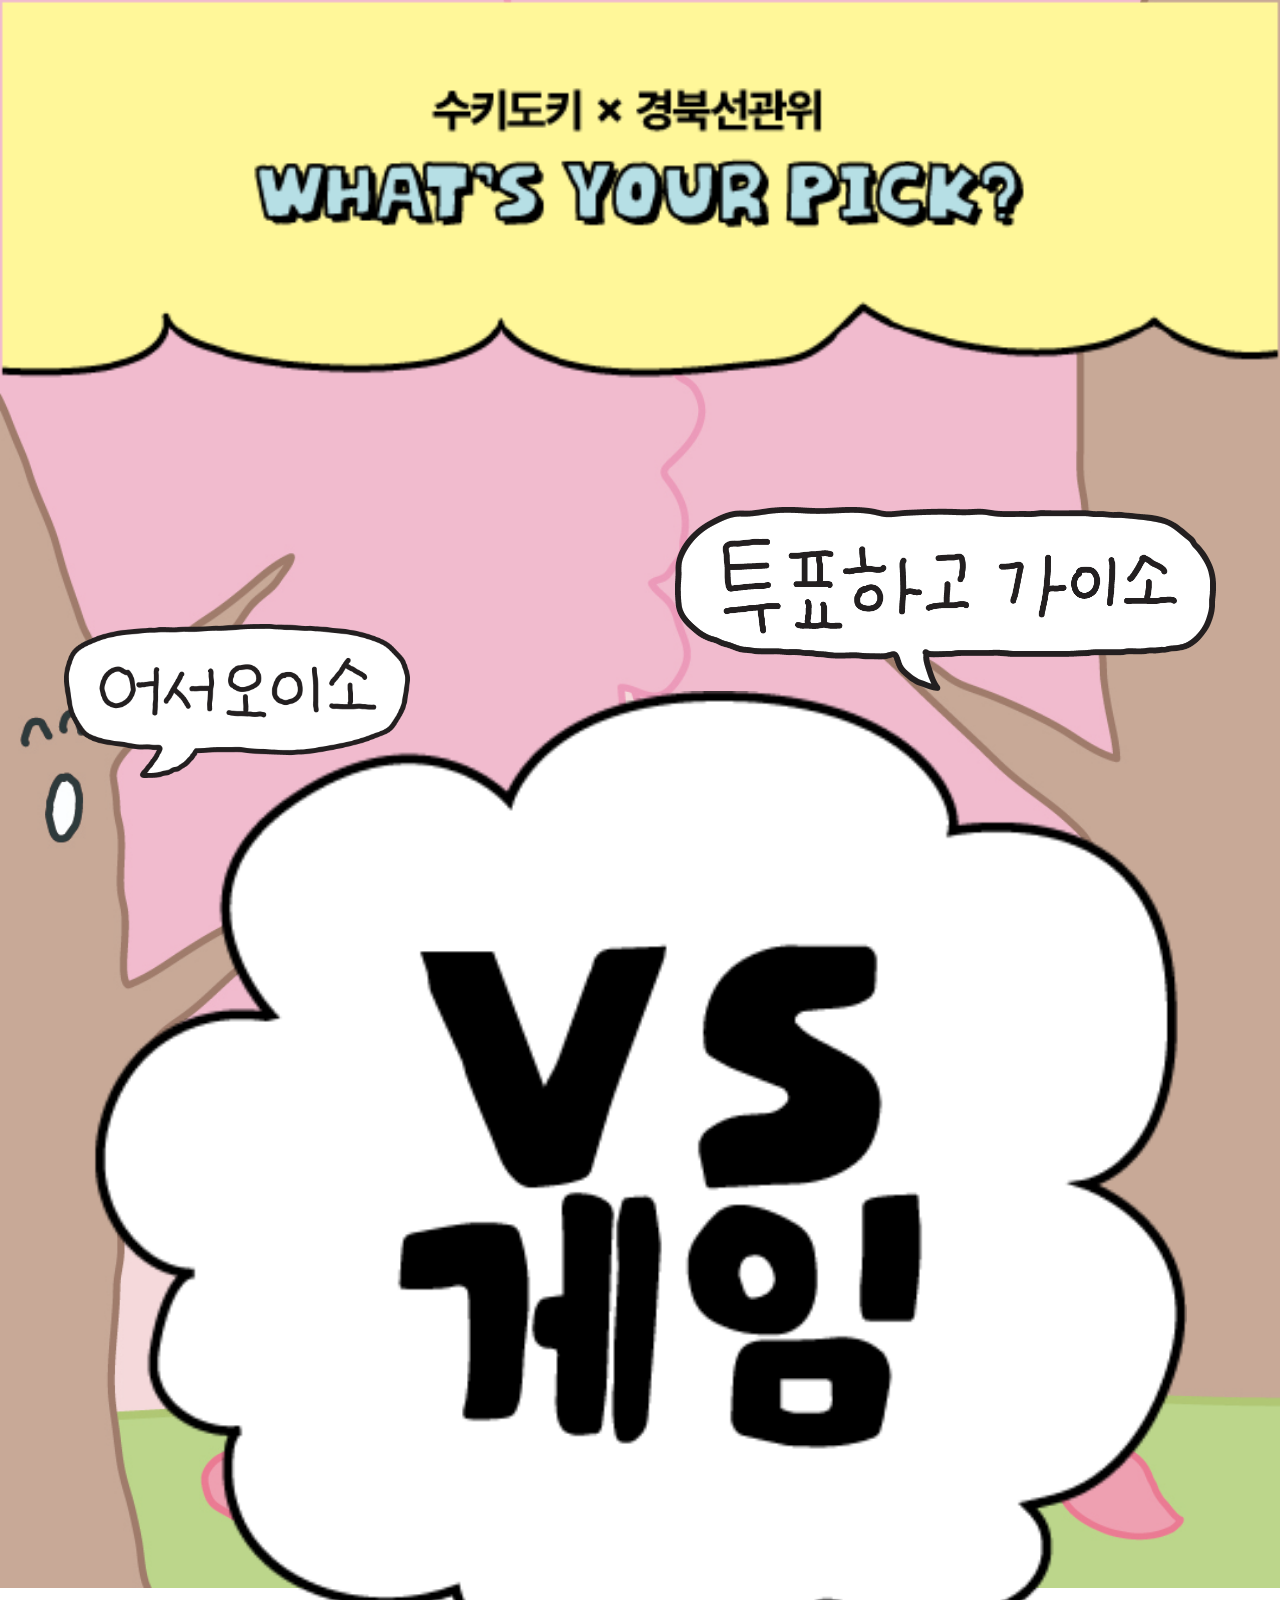
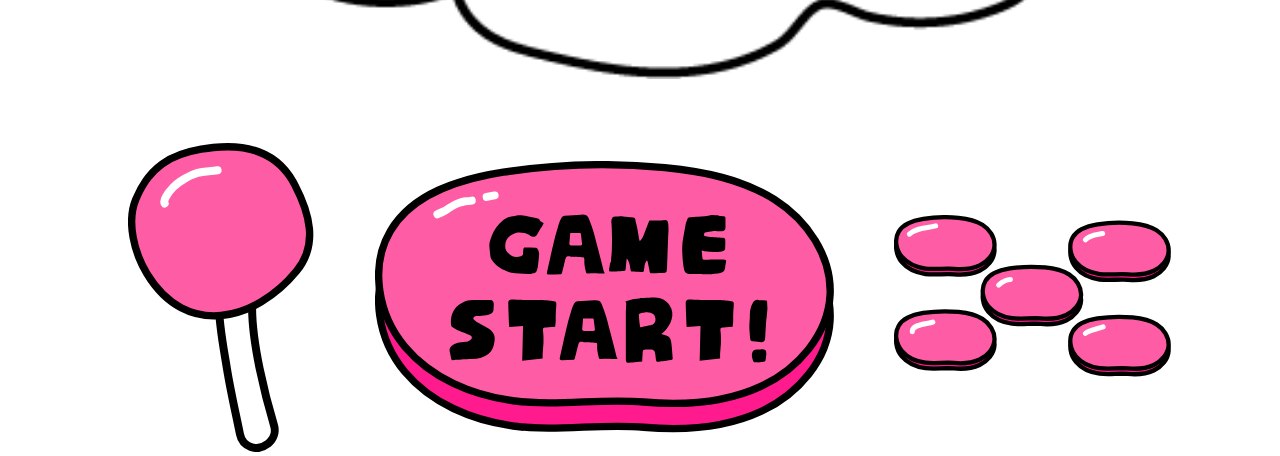
==== index.html @ 7e42bc42 "이미지 경로 수정" ====
<!DOCTYPE html>
<html lang="ko">
<head>
  <meta charset="UTF-8">
  <meta name="viewport" content="width=device-width, initial-scale=1.0">
  <title>VS 게임</title>

  <link rel="stylesheet" href="css/style.css">
  <link rel="stylesheet" href="css/index.css">
</head>
<body class="home-body">

  <!-- 상단 -->
  <header class="home-header">
    <img src="images/home/header.png" alt="타이틀">
  </header>

  <!-- 중앙 -->
  <main class="main">
    <div class="bubble-wrap">
      <div class="bubble right-bubble">
        <img src="images/home/right_bubble.png" alt="우측 말풍선">
      </div>
      <div class="bubble main-bubble">
        <img src="images/home/main_bubble.png" alt="메인 말풍선">
      </div>
      <div class="bubble left-bubble">
        <img src="images/home/left_bubble.png" alt="좌측 말풍선">
      </div>
    </div>
  </main>

  <!-- 하단 -->
  <footer class="footer">

    <!-- 좌측 레버 -->
    <div class="left">
      <svg width="22" height="36" viewBox="0 0 22 36" fill="none" xmlns="http://www.w3.org/2000/svg">
        <path d="M10.38 7.81822C11.53 6.90822 13.24 7.51822 13.54 8.95822C14.19 12.0282 14.63 15.0882 14.47 18.3882C14.25 23.0082 16.15 30.0182 17 32.8682C17.23 33.6382 16.97 34.4682 16.35 34.9682L16.21 35.0782C15.05 36.0082 13.33 35.3782 13.04 33.9182C12.53 31.3982 11.94 28.8782 11.52 26.2682C11.1 23.6582 10.6 21.2682 10.55 18.4882C10.52 16.5482 10.74 12.5382 9.76001 10.1882C9.41001 9.35822 9.63001 8.40822 10.34 7.84822C10.35 7.83822 10.37 7.82822 10.38 7.81822Z" fill="white" stroke="black" stroke-width="0.93" stroke-miterlimit="10"/>
        <path d="M8.52001 0.718221C5.01001 1.31822 2.47001 2.73822 0.900011 6.57822C-0.179989 9.21822 0.730011 12.7882 2.21001 15.2282C6.78001 22.7682 14.83 20.7482 19.62 14.9282C22.16 11.8382 21.16 8.17822 19.4 4.82822C17.43 1.05822 14 0.088221 9.93001 0.528221C9.44001 0.578221 8.97001 0.648221 8.52001 0.718221Z" fill="#FF5CA6" stroke="black" stroke-width="0.86" stroke-miterlimit="10"/>
        <path d="M4.26997 7.04821C3.99997 6.57821 4.92997 5.50821 5.24997 5.16821C5.90997 4.45821 7.19997 3.73821 8.09997 3.47821C8.91997 3.24821 9.59997 3.32821 10.43 3.16821" stroke="white" stroke-width="0.93" stroke-miterlimit="10" stroke-linecap="round"/>
      </svg>
    </div>

    <!-- 중앙 시작 버튼 -->
    <a href="/character/juisoon.html" class="start-btn center">
      <svg width="54" height="32" viewBox="0 0 54 32" fill="none" xmlns="http://www.w3.org/2000/svg">
        <path d="M16.1601 30.9838C11.3701 30.3338 6.58014 28.3538 3.48014 24.6438C0.380144 20.9338 -0.659854 15.3138 1.79015 11.1438C4.40015 6.71384 9.92015 5.04384 15.0001 4.26384C21.2401 3.30384 27.6101 3.12384 33.8901 3.73384C38.3701 4.17384 42.9401 5.05384 46.7401 7.47384C50.5401 9.89384 53.4401 14.1238 53.2101 18.6238C52.9701 23.2838 49.4201 27.2938 45.1801 29.2638C40.8501 31.2838 36.0601 31.5538 31.3901 31.1338C26.3101 30.6838 21.2501 31.6738 16.1501 30.9738L16.1601 30.9838Z" fill="#FF1A8D" stroke="black" stroke-width="0.86" stroke-miterlimit="10"/>
        <path d="M16.1601 28.0338C11.3701 27.3838 6.58014 25.4038 3.48014 21.6938C0.380144 17.9838 -0.659854 12.3638 1.79015 8.19383C4.40015 3.76383 9.92015 2.09383 15.0001 1.31383C21.2401 0.35383 27.6101 0.173829 33.8901 0.78383C38.3701 1.22383 42.9401 2.10383 46.7401 4.52383C50.5401 6.94383 53.4401 11.1738 53.2101 15.6738C52.9701 20.3338 49.4201 24.3438 45.1801 26.3138C40.8501 28.3338 36.0601 28.6038 31.3901 28.1838C26.3101 27.7338 21.2501 28.7238 16.1501 28.0238L16.1601 28.0338Z" fill="#FF5CA6" stroke="black" stroke-width="0.86" stroke-miterlimit="10"/>
        <path d="M19.4501 7.73384C19.1401 8.26384 18.9501 8.58384 18.8901 8.68384C18.8201 8.79384 18.7001 8.85384 18.5301 8.86384C18.3701 8.86384 18.2401 8.82384 18.1401 8.73384C18.0001 8.60384 17.7701 8.49384 17.4501 8.42384C17.0701 8.34384 16.7701 8.33384 16.5501 8.40384C16.1901 8.51384 15.9001 8.66384 15.6801 8.84384C15.4601 9.02384 15.3201 9.27384 15.2601 9.59384C15.2001 9.96384 15.2201 10.2438 15.3201 10.4438C15.4601 10.7038 15.7001 10.9238 16.0201 11.0938C16.2801 11.2338 16.6301 11.2538 17.0601 11.1438C17.2301 11.1038 17.3101 10.9938 17.3101 10.8238C17.3101 10.6738 17.3201 10.4738 17.3601 10.2438C17.3601 10.2138 17.3801 10.1838 17.4201 10.1538C17.4501 10.1238 17.4801 10.1038 17.5101 10.1038C17.9501 10.1038 18.3701 10.1238 18.7601 10.1438C18.8101 10.1438 18.8601 10.1438 18.9001 10.1738C18.9401 10.2038 18.9701 10.2238 19.0001 10.2838C19.0301 10.3338 19.0501 10.3738 19.0601 10.3838C19.0701 10.3938 19.0901 10.4438 19.1201 10.5238C19.1801 10.6538 19.2001 10.7938 19.1901 10.9438C19.1501 11.4938 19.0901 11.9838 19.0301 12.4138C19.0101 12.5538 18.9501 12.7438 18.8401 12.9838C18.8201 13.0338 18.7501 13.0638 18.6401 13.0938C18.6001 13.1038 18.5501 13.1238 18.4801 13.1338C18.4101 13.1538 18.3501 13.1738 18.3001 13.1838C18.2601 13.1938 18.2001 13.2038 18.1401 13.2138C18.0801 13.2138 18.0201 13.2238 17.9701 13.2238C17.2001 13.1938 16.5201 13.1438 15.9501 13.0738C15.8701 13.0638 15.7901 13.0438 15.7101 13.0138C15.6301 12.9838 15.5301 12.9338 15.4201 12.8838C15.3101 12.8338 15.2301 12.7938 15.1801 12.7738C15.1401 12.7538 15.0901 12.7338 15.0201 12.7038C14.9501 12.6738 14.9001 12.6538 14.8801 12.6438C14.3601 12.4138 13.9301 12.0238 13.5901 11.4638C13.5401 11.3838 13.5001 11.2138 13.4701 10.9638C13.4301 10.6038 13.3901 10.2638 13.3701 9.94384C13.3701 9.87384 13.3701 9.82384 13.3701 9.80384C13.3701 9.78384 13.3701 9.74384 13.3801 9.67384C13.4001 9.60384 13.4001 9.55384 13.4001 9.54384C13.4001 9.53384 13.4001 9.48384 13.4301 9.41384C13.4601 9.34384 13.4601 9.30384 13.4701 9.28384C13.4701 9.26384 13.4801 9.22384 13.5101 9.15384C13.5301 9.08384 13.5501 9.04384 13.5501 9.03384C13.5501 9.02384 13.5701 8.97384 13.6001 8.90384C13.6301 8.83384 13.6401 8.79384 13.6401 8.78384C13.9001 8.07384 14.3201 7.46384 14.9301 6.95384C15.2801 6.66384 15.6601 6.49384 16.0901 6.45384C16.1201 6.45384 16.2401 6.43384 16.4501 6.39384C16.6601 6.35384 16.8101 6.34384 16.9301 6.34384C17.1401 6.34384 17.4301 6.38384 17.8101 6.45384C18.1501 6.51384 18.5501 6.60384 19.0301 6.72384C19.1501 6.75384 19.2201 6.80384 19.2401 6.87384C19.2801 7.00384 19.3901 7.10384 19.5601 7.16384C19.5801 7.17384 19.6001 7.18384 19.6201 7.20384C19.6401 7.22384 19.6601 7.24384 19.6801 7.26384C19.7001 7.28384 19.7101 7.29384 19.7201 7.30384C19.5701 7.58384 19.4901 7.72384 19.4801 7.74384L19.4501 7.73384Z" fill="black"/>
        <path d="M26.2201 13.1438C25.9601 13.1438 25.7601 13.1338 25.6201 13.1338C25.3701 13.1338 25.1401 13.1338 24.9201 13.1538C24.8401 13.1638 24.7901 13.1538 24.7501 13.1338C24.7101 13.1138 24.6901 13.0638 24.6701 12.9938C24.5101 12.4138 24.4501 11.9338 24.4801 11.5438C24.4801 11.5338 24.4701 11.4438 24.4401 11.2838C23.6801 11.2438 23.2401 11.2138 23.1201 11.2038C22.9901 11.2038 22.8701 11.1838 22.7401 11.1438C22.6301 11.1138 22.5301 11.1238 22.4501 11.1738C22.3701 11.2238 22.3101 11.3038 22.2801 11.4138C22.2401 11.5838 22.1701 11.8438 22.0801 12.2138C21.9901 12.5838 21.9201 12.8638 21.8701 13.0538C21.8601 13.0938 21.8401 13.1338 21.8101 13.1738C21.7801 13.2138 21.7601 13.2338 21.7301 13.2338C21.2601 13.2638 20.7801 13.2738 20.3101 13.2838C20.2301 13.2838 20.1701 13.2638 20.1301 13.2138C20.0901 13.1638 20.0801 13.0938 20.1101 13.0038C20.2301 12.4438 20.3601 11.8838 20.4901 11.3138C20.7601 10.1438 20.9401 9.36384 21.0301 8.98384C21.0601 8.84384 21.1201 8.63384 21.2101 8.33384C21.3001 8.03384 21.3601 7.82384 21.4001 7.67384C21.5101 7.22384 21.6601 6.86384 21.8501 6.57384C21.9201 6.46384 22.0301 6.40384 22.1601 6.39384C22.9101 6.35384 23.5601 6.31384 24.1301 6.27384C24.3701 6.25384 24.5601 6.28384 24.6901 6.35384C24.8201 6.42384 24.9301 6.56384 25.0101 6.76384C25.2301 7.33384 25.4101 7.83384 25.5501 8.26384C25.5901 8.38384 25.7201 8.89384 25.9601 9.81384L26.4401 11.6738C26.4601 11.7538 26.5101 11.9338 26.5801 12.2138C26.6501 12.4938 26.7001 12.7038 26.7401 12.8538C26.7401 12.8738 26.7501 12.9038 26.7701 12.9338C26.7801 12.9638 26.8001 12.9938 26.8101 13.0138C26.8101 13.0338 26.8301 13.0638 26.8401 13.0838C26.8401 13.1038 26.8501 13.1238 26.8501 13.1338C26.8501 13.1438 26.8501 13.1538 26.8301 13.1538C26.7101 13.1538 26.5101 13.1538 26.2501 13.1438H26.2201ZM22.7301 9.65384C22.7201 9.80384 22.7901 9.87384 22.9401 9.87384C23.5301 9.87384 23.8901 9.87384 24.0201 9.87384C24.1001 9.87384 24.1501 9.85384 24.1801 9.82384C24.2101 9.78384 24.2201 9.73384 24.2101 9.66384C24.1301 8.98384 24.0901 8.60384 24.0701 8.52384C24.0701 8.50384 24.0501 8.48384 24.0301 8.45384C24.0101 8.43384 23.9901 8.41384 23.9701 8.41384C23.8301 8.41384 23.4501 8.41384 22.8301 8.41384C22.7701 9.16384 22.7401 9.57384 22.7301 9.65384Z" fill="black"/>
        <path d="M33.5301 6.93384C33.6301 6.93384 33.7201 6.93384 33.8301 6.91384C33.9701 6.89384 34.0701 6.91384 34.1401 6.96384C34.2101 7.01384 34.2501 7.11384 34.2701 7.26384C34.2901 7.39384 34.3101 7.53384 34.3101 7.69384C34.3101 7.85384 34.3201 7.97384 34.3201 8.04384C34.3201 8.11384 34.3201 8.27384 34.3001 8.50384C34.2801 8.73384 34.2801 8.86384 34.2801 8.88384C34.2601 9.38384 34.2401 9.87384 34.2201 10.3838C34.2201 10.5338 34.2101 10.7538 34.2001 11.0238C34.2001 11.2938 34.1801 11.5438 34.1701 11.7638C34.1601 11.9838 34.1501 12.2038 34.1501 12.4038C34.1501 12.4538 34.1501 12.5238 34.1301 12.6138C34.1201 12.7038 34.1101 12.7838 34.1101 12.8338C34.1101 12.9738 34.0401 13.0438 33.9101 13.0538C33.5301 13.0738 33.0001 13.1038 32.3101 13.1338C32.2501 13.1338 32.2001 13.1338 32.1801 13.0938C32.1601 13.0638 32.1401 13.0138 32.1201 12.9438C32.0701 12.6838 31.9801 12.2738 31.8601 11.7038C31.8601 11.6838 31.8301 11.6538 31.7801 11.6238C31.7601 11.6538 31.7401 11.6938 31.7001 11.7538C31.6601 11.8138 31.6401 11.8638 31.6101 11.9138C31.5901 11.9638 31.5701 12.0138 31.5601 12.0538C31.5401 12.1538 31.5201 12.2938 31.4901 12.4738C31.4601 12.6538 31.4501 12.7838 31.4401 12.8538C31.4401 12.8838 31.4201 12.9038 31.3901 12.9338C31.3601 12.9638 31.3401 12.9738 31.3101 12.9738C31.1601 12.9738 30.9401 12.9538 30.6601 12.9438C30.3801 12.9238 30.1801 12.9138 30.0601 12.9138C29.9901 12.9138 29.9401 12.8938 29.9201 12.8538C29.9001 12.8238 29.8801 12.7738 29.8701 12.6938C29.8401 12.5138 29.8201 12.3738 29.8101 12.2738C29.7901 12.1738 29.7601 12.0538 29.7101 11.9038C29.6601 11.7538 29.6001 11.6238 29.5301 11.5038L29.4501 11.4038C29.4201 11.5238 29.4101 11.5938 29.4101 11.5938C29.3501 12.1738 29.3201 12.5138 29.3101 12.6138C29.3101 12.6938 29.2801 12.7538 29.2501 12.7938C29.2101 12.8238 29.1601 12.8438 29.0901 12.8538C28.9801 12.8538 28.8101 12.8638 28.5601 12.8838C28.3101 12.8938 28.1201 12.9038 28.0001 12.9138C27.9701 12.9138 27.8201 12.9138 27.5501 12.9338C27.4201 12.9338 27.3601 12.8738 27.3701 12.7438C27.3701 12.7138 27.3901 12.5638 27.4301 12.3038C27.4601 12.1238 27.4701 12.0138 27.4901 11.9738C27.4901 11.9538 27.4901 11.9338 27.5101 11.9138C27.5301 11.8938 27.5401 11.8738 27.5401 11.8638C27.5701 11.7938 27.5801 11.7338 27.5901 11.6838C27.6501 11.0138 27.6901 10.6038 27.6901 10.4338C27.7101 10.1438 27.7101 9.74384 27.7101 9.24384C27.7101 8.93384 27.7101 8.57384 27.6901 8.16384C27.6901 8.04384 27.6901 7.88384 27.6701 7.66384C27.6601 7.44384 27.6501 7.30384 27.6401 7.22384C27.6301 7.08384 27.6401 6.99384 27.6401 6.94384C27.6901 6.74384 27.7401 6.62384 27.8001 6.56384C27.8601 6.51384 27.9901 6.48384 28.1801 6.49384C28.2401 6.49384 28.3401 6.49384 28.4701 6.48384C28.6001 6.47384 28.7001 6.46384 28.7701 6.47384C28.8301 6.47384 29.1101 6.50384 29.5901 6.55384C29.9301 6.58384 30.1301 6.60384 30.2001 6.61384C30.2801 6.62384 30.3401 6.65384 30.3801 6.69384C30.4201 6.73384 30.4401 6.79384 30.4501 6.88384C30.4501 6.99384 30.4901 7.15384 30.5501 7.35384C30.6101 7.55384 30.6401 7.69384 30.6501 7.77384C30.6901 7.95384 30.7301 8.19384 30.7801 8.51384C30.8301 8.83384 30.8601 9.03384 30.8801 9.13384C30.8801 9.13384 30.9101 9.22384 30.9601 9.39384C31.1801 9.16384 31.3301 8.91384 31.4201 8.66384C31.4601 8.53384 31.6001 8.17384 31.8301 7.59384C31.8601 7.52384 31.8801 7.45384 31.9101 7.37384C31.9401 7.30384 31.9701 7.22384 32.0101 7.13384C32.0501 7.04384 32.0701 6.98384 32.0901 6.95384H33.5301V6.93384Z" fill="black"/>
        <path d="M38.29 11.4238C38.29 11.4238 38.33 11.4738 38.38 11.5038C38.44 11.5338 38.49 11.5438 38.53 11.5438C38.77 11.5438 39.11 11.5438 39.56 11.5238C40.01 11.5138 40.32 11.5038 40.5 11.5038C40.6 11.5038 40.75 11.5238 40.93 11.5538C41.04 11.5738 41.08 11.6338 41.05 11.7638C40.99 12.0838 40.95 12.3238 40.94 12.4938C40.91 12.8038 40.76 13.0038 40.47 13.0738C39.97 13.2038 39.37 13.2538 38.66 13.2438C38.56 13.2438 37.99 13.2338 36.93 13.2238C36.65 13.2238 36.46 13.1738 36.34 13.0738C36.23 12.9738 36.15 12.7838 36.1 12.5138C36.02 11.9638 35.97 11.4938 35.95 11.1038C35.91 10.4638 35.91 9.97384 35.95 9.64384C35.99 9.27384 36.12 8.53384 36.32 7.43384C36.34 7.31384 36.4 7.11384 36.51 6.83384C36.57 6.67384 36.66 6.59384 36.79 6.58384C36.87 6.58384 37.03 6.57384 37.25 6.55384C37.47 6.53384 37.64 6.52384 37.76 6.52384C38.31 6.52384 38.83 6.46384 39.34 6.32384C39.45 6.32384 39.51 6.32384 39.53 6.31384C39.55 6.31384 39.61 6.31384 39.73 6.33384C39.84 6.35384 39.91 6.35384 39.93 6.35384C40.02 6.35384 40.11 6.37384 40.2 6.39384C40.3 6.40384 40.4 6.42384 40.52 6.43384C40.64 6.45384 40.73 6.46384 40.8 6.47384C40.92 6.49384 40.98 6.56384 40.98 6.70384C40.98 6.83384 40.98 7.01384 40.98 7.24384V7.79384C40.98 7.91384 40.94 8.01384 40.86 8.09384C40.78 8.17384 40.67 8.21384 40.55 8.21384C40.54 8.21384 40.36 8.21384 40.02 8.20384C39.68 8.19384 39.5 8.20384 39.49 8.20384C39.22 8.22384 38.92 8.27384 38.59 8.36384C38.55 8.36384 38.5 8.46384 38.46 8.64384C38.46 8.66384 38.46 8.68384 38.49 8.71384C38.52 8.74384 38.54 8.76384 38.56 8.77384C38.89 8.84384 39.14 8.88384 39.3 8.89384C39.48 8.91384 39.72 8.92384 40.04 8.94384C40.36 8.96384 40.57 8.97384 40.68 8.97384C40.79 8.97384 40.86 9.00384 40.9 9.05384C40.94 9.09384 40.96 9.17384 40.96 9.27384C40.96 9.74384 40.96 10.0738 40.94 10.2738C40.94 10.3138 40.92 10.3638 40.88 10.4038C40.85 10.4538 40.81 10.4838 40.77 10.5038C40.63 10.5638 40.48 10.6038 40.33 10.6238C40.12 10.6438 39.91 10.6438 39.71 10.6438C39.32 10.6438 38.93 10.6138 38.53 10.5538C38.53 10.5538 38.42 10.5138 38.2 10.4638C38.25 11.0038 38.28 11.3238 38.3 11.4238H38.29Z" fill="black"/>
        <path d="M13.5001 16.2638C13.6201 16.2638 13.7101 16.3138 13.7901 16.4138C13.8701 16.5138 13.9001 16.6338 13.8901 16.7738C13.8701 17.1038 13.8601 17.3038 13.8601 17.3738C13.8601 17.5038 13.8201 17.6138 13.7601 17.6838C13.7001 17.7538 13.6101 17.8238 13.4801 17.8838C13.3401 17.9538 13.1901 18.0038 13.0301 18.0238C12.8701 18.0538 12.6901 18.0738 12.4801 18.0838C12.2701 18.0938 12.1201 18.1138 12.0301 18.1238C12.0101 18.1238 11.9701 18.1238 11.8901 18.1338C11.8101 18.1438 11.7601 18.1538 11.7301 18.1538C11.7001 18.1538 11.6601 18.1838 11.6101 18.2138C11.5701 18.2438 11.5301 18.2938 11.5101 18.3438C11.4801 18.4138 11.4801 18.4638 11.5101 18.4838C11.5201 18.5038 11.5501 18.5338 11.6101 18.5838C11.6601 18.6338 11.7001 18.6738 11.7301 18.6938C11.7501 18.7138 11.7901 18.7438 11.8301 18.7738C11.8701 18.8138 11.9201 18.8438 11.9601 18.8638C12.0601 18.9238 12.2701 19.0338 12.5901 19.1938C12.9101 19.3638 13.1501 19.4938 13.3201 19.6038C13.5501 19.7538 13.7301 19.9538 13.8501 20.1838C13.9701 20.4138 14.0201 20.6738 13.9901 20.9538C13.9301 21.6738 13.7001 22.1938 13.2901 22.5338C12.7701 22.9538 12.1001 23.1638 11.2801 23.1638C11.1101 23.1638 10.6201 23.1838 9.8201 23.2338C9.7301 23.2338 9.60009 23.2338 9.44009 23.2538C9.28009 23.2638 9.17009 23.2738 9.11009 23.2838C8.99009 23.2938 8.92009 23.2338 8.90009 23.1038C8.89009 23.0238 8.84009 22.7838 8.76009 22.4038C8.73009 22.3038 8.72009 22.2138 8.72009 22.1238C8.72009 22.0438 8.72009 21.9638 8.76009 21.9038C8.79009 21.8438 8.8101 21.7838 8.8401 21.7438C8.8701 21.7038 8.91009 21.6538 8.98009 21.6038C9.05009 21.5538 9.10009 21.5138 9.15009 21.4938C9.19009 21.4638 9.27009 21.4238 9.37009 21.3738C9.47009 21.3238 9.58009 21.2738 9.70009 21.2438C9.82009 21.2138 9.92009 21.1938 10.0101 21.1838C10.0901 21.1838 10.2101 21.1638 10.3701 21.1538C10.5301 21.1438 10.6401 21.1338 10.6901 21.1338C10.9201 21.1138 11.1201 21.0038 11.2701 20.8238C11.3301 20.7538 11.3401 20.6738 11.3101 20.5638C11.2801 20.4638 11.2101 20.3938 11.1201 20.3638C10.2901 20.0338 9.84009 19.8638 9.79009 19.8438C9.58009 19.7538 9.3401 19.6238 9.0701 19.4538C8.9701 19.3938 8.92009 19.3038 8.90009 19.1938C8.83009 18.7038 8.88009 18.2538 9.04009 17.8238C9.26009 17.2338 9.67009 16.8038 10.2601 16.5338C10.7201 16.3138 11.1701 16.2238 11.6001 16.2638H13.5001Z" fill="black"/>
        <path d="M15.6901 19.4239C15.6601 18.9939 15.6501 18.7639 15.6501 18.7339C15.6401 18.4639 15.6301 18.0938 15.6101 17.6138C15.5901 17.1338 15.5901 16.7938 15.5801 16.6138C15.5701 16.3238 15.7101 16.1738 15.9901 16.1838C16.1601 16.1838 16.4201 16.2039 16.7901 16.2239C17.1601 16.2439 17.4401 16.2638 17.6301 16.2638C17.8501 16.2638 18.2201 16.2638 18.7201 16.2638C19.2201 16.2638 19.5901 16.2638 19.8101 16.2738C20.0701 16.2738 20.4301 16.3139 20.9101 16.3939C21.0301 16.4139 21.1101 16.4439 21.1501 16.4939C21.1901 16.5439 21.2101 16.6338 21.2001 16.7638C21.2001 16.8638 21.2001 16.9939 21.1801 17.1739C21.1601 17.3539 21.1501 17.4739 21.1501 17.5439C21.1501 17.5839 21.1401 17.8239 21.1301 18.2439C21.1301 18.5939 21.1301 18.7839 21.1301 18.8039C21.1301 18.8239 21.1101 19.0239 21.0701 19.3839C20.3901 19.4339 20.0201 19.4639 19.9601 19.4739C19.8201 19.4839 19.7201 19.5139 19.6801 19.5539C19.6401 19.5939 19.6301 19.6939 19.6401 19.8339C19.6701 20.0539 19.6901 20.2939 19.7001 20.5539C19.7001 20.8139 19.7001 21.0338 19.7001 21.2038C19.7001 21.3738 19.6701 21.6238 19.6501 21.9438C19.6201 22.2738 19.6101 22.4938 19.6001 22.6238V23.0839L17.2101 23.3638C17.2501 21.9738 17.2801 20.6239 17.3101 19.2939L15.6901 19.4139V19.4239Z" fill="black"/>
        <path d="M27.7201 23.1438C27.4601 23.1438 27.2601 23.1338 27.1201 23.1338C26.8701 23.1338 26.6401 23.1338 26.4201 23.1538C26.3401 23.1638 26.2901 23.1538 26.2501 23.1338C26.2101 23.1138 26.1901 23.0638 26.1701 22.9938C26.0101 22.4138 25.9501 21.9338 25.9801 21.5438C25.9801 21.5338 25.9701 21.4438 25.9401 21.2838C25.1801 21.2438 24.7401 21.2138 24.6201 21.2038C24.4901 21.2038 24.3701 21.1838 24.2401 21.1438C24.1301 21.1138 24.0301 21.1238 23.9501 21.1738C23.8701 21.2238 23.8101 21.3038 23.7801 21.4138C23.7401 21.5838 23.6701 21.8438 23.5801 22.2138C23.4901 22.5838 23.4201 22.8638 23.3701 23.0538C23.3601 23.0938 23.3401 23.1338 23.3101 23.1738C23.2801 23.2138 23.2601 23.2338 23.2301 23.2338C22.7601 23.2638 22.2801 23.2738 21.8101 23.2838C21.7301 23.2838 21.6701 23.2638 21.6301 23.2138C21.5901 23.1638 21.5801 23.0938 21.6101 23.0038C21.7301 22.4438 21.8601 21.8838 21.9901 21.3138C22.2601 20.1438 22.4401 19.3638 22.5301 18.9838C22.5601 18.8438 22.6201 18.6338 22.7101 18.3338C22.8001 18.0338 22.8601 17.8238 22.9001 17.6738C23.0101 17.2238 23.1601 16.8638 23.3501 16.5738C23.4201 16.4638 23.5301 16.4038 23.6601 16.3938C24.4101 16.3538 25.0601 16.3138 25.6301 16.2738C25.8701 16.2538 26.0601 16.2838 26.1901 16.3538C26.3201 16.4238 26.4301 16.5638 26.5101 16.7638C26.7301 17.3338 26.9101 17.8338 27.0501 18.2638C27.0901 18.3838 27.2201 18.8938 27.4601 19.8138L27.9401 21.6738C27.9601 21.7538 28.0101 21.9338 28.0801 22.2138C28.1501 22.4938 28.2001 22.7038 28.2401 22.8538C28.2401 22.8738 28.2501 22.9038 28.2701 22.9338C28.2801 22.9638 28.3001 22.9938 28.3101 23.0138C28.3101 23.0338 28.3301 23.0638 28.3401 23.0838C28.3401 23.1038 28.3501 23.1238 28.3501 23.1338C28.3501 23.1438 28.3501 23.1538 28.3301 23.1538C28.2101 23.1538 28.0101 23.1538 27.7501 23.1438H27.7201ZM24.2301 19.6538C24.2201 19.8038 24.2901 19.8738 24.4401 19.8738C25.0301 19.8738 25.3901 19.8738 25.5201 19.8738C25.6001 19.8738 25.6501 19.8538 25.6801 19.8238C25.7101 19.7838 25.7201 19.7338 25.7101 19.6638C25.6301 18.9838 25.5901 18.6038 25.5701 18.5238C25.5701 18.5038 25.5501 18.4838 25.5301 18.4538C25.5101 18.4338 25.4901 18.4138 25.4701 18.4138C25.3301 18.4138 24.9501 18.4138 24.3301 18.4138C24.2701 19.1638 24.2401 19.5738 24.2301 19.6538Z" fill="black"/>
        <path d="M30.93 16.0438C31.06 16.0438 31.33 16.0238 31.75 16.0038C32.17 15.9838 32.49 15.9738 32.72 15.9738C33.47 15.9938 34.05 16.2938 34.46 16.8838C34.79 17.3638 34.86 17.9238 34.67 18.5638C34.5 19.1138 34.2 19.5938 33.77 19.9938C33.76 19.9938 33.67 20.0638 33.5 20.2038L33.54 20.2638C33.9 20.3738 34.09 20.4238 34.11 20.4338C34.4 20.5138 34.57 20.7438 34.63 21.1338C34.66 21.3238 34.68 21.5238 34.7 21.7338C34.72 21.9438 34.74 22.1838 34.76 22.4638C34.78 22.7438 34.8 22.9438 34.81 23.0638C34.82 23.1838 34.76 23.2438 34.63 23.2638C33.82 23.3738 33.32 23.4438 33.13 23.4738C33.03 23.4938 32.97 23.4738 32.93 23.4438C32.89 23.4038 32.87 23.3438 32.85 23.2538C32.84 23.1538 32.82 23.0138 32.8 22.8338C32.78 22.6538 32.76 22.5238 32.75 22.4638C32.71 22.1738 32.55 22.0238 32.25 22.0338H31.65C31.53 22.0338 31.44 22.0538 31.39 22.1038C31.34 22.1438 31.31 22.2338 31.3 22.3538C31.3 22.4038 31.28 22.7638 31.24 23.4338C31.22 23.4438 31.21 23.4538 31.2 23.4538C31 23.4738 30.72 23.4938 30.35 23.5238C29.98 23.5538 29.72 23.5738 29.57 23.5838C29.5 23.5938 29.44 23.5738 29.4 23.5138C29.35 23.4538 29.33 23.3738 29.33 23.2538C29.33 23.2038 29.33 22.9338 29.33 22.4438V20.1538C29.33 20.0538 29.33 19.7238 29.33 19.1538C29.33 18.5838 29.33 18.1438 29.33 17.8438C29.33 17.7138 29.33 17.5138 29.35 17.2638C29.36 17.0138 29.37 16.8238 29.37 16.7038C29.37 16.6738 29.37 16.6538 29.36 16.6238C29.36 16.5938 29.34 16.5638 29.32 16.5238C29.3 16.4838 29.29 16.4538 29.29 16.4238C29.88 16.1938 30.43 16.0738 30.96 16.0638L30.93 16.0438ZM32.07 19.2238C32.07 19.2238 32.14 19.2138 32.21 19.1938C32.28 19.1838 32.33 19.1638 32.37 19.1538C32.41 19.1438 32.45 19.1238 32.49 19.1038C32.53 19.0838 32.57 19.0638 32.6 19.0338C32.81 18.8138 32.86 18.5338 32.73 18.1838C32.65 17.9538 32.44 17.8038 32.11 17.7238C32.02 17.7038 31.93 17.6938 31.83 17.6838C31.73 17.6738 31.63 17.6838 31.53 17.7038C31.43 17.7238 31.34 17.7438 31.27 17.7538C31.2 17.7738 31.1 17.7938 30.99 17.8238C30.88 17.8538 30.84 17.9238 30.85 18.0238C30.85 18.1038 30.87 18.2338 30.88 18.4238C30.9 18.6138 30.91 18.7538 30.92 18.8638C30.92 18.8838 30.95 19.0738 31.01 19.4438C31.66 19.3038 32.02 19.2238 32.08 19.2038L32.07 19.2238Z" fill="black"/>
        <path d="M36.4401 19.4239C36.4101 18.9939 36.4001 18.7639 36.4001 18.7339C36.3901 18.4639 36.3801 18.0938 36.3601 17.6138C36.3401 17.1338 36.3401 16.7938 36.3301 16.6138C36.3201 16.3238 36.4601 16.1738 36.7401 16.1838C36.9101 16.1838 37.1701 16.2039 37.5401 16.2239C37.9101 16.2439 38.1901 16.2638 38.3801 16.2638C38.6001 16.2638 38.9701 16.2638 39.4701 16.2638C39.9701 16.2638 40.3401 16.2638 40.5601 16.2738C40.8201 16.2738 41.1801 16.3139 41.6601 16.3939C41.7801 16.4139 41.8601 16.4439 41.9001 16.4939C41.9401 16.5439 41.9601 16.6338 41.9501 16.7638C41.9501 16.8638 41.9501 16.9939 41.9301 17.1739C41.9101 17.3539 41.9001 17.4739 41.9001 17.5439C41.9001 17.5839 41.8901 17.8239 41.8801 18.2439C41.8801 18.5939 41.8801 18.7839 41.8801 18.8039C41.8801 18.8239 41.8601 19.0239 41.8201 19.3839C41.1401 19.4339 40.7701 19.4639 40.7101 19.4739C40.5701 19.4839 40.4701 19.5139 40.4301 19.5539C40.3901 19.5939 40.3801 19.6939 40.3901 19.8339C40.4201 20.0539 40.4401 20.2939 40.4501 20.5539C40.4501 20.8139 40.4501 21.0338 40.4501 21.2038C40.4501 21.3738 40.4201 21.6238 40.4001 21.9438C40.3701 22.2738 40.3601 22.4938 40.3501 22.6238V23.0839L37.9601 23.3638C38.0001 21.9738 38.0301 20.6239 38.0601 19.2939L36.4401 19.4139V19.4239Z" fill="black"/>
        <path d="M45.7601 18.4638C45.7601 18.4638 45.7201 19.1438 45.6401 20.4138C45.6201 20.6738 45.6101 20.8338 45.6001 20.9038C45.6001 20.9738 45.5501 21.0338 45.4501 21.1038C45.3601 21.1638 45.2601 21.1938 45.1701 21.1838C44.9801 21.1738 44.6301 21.1438 44.1301 21.0838C43.9701 21.0638 43.8801 20.9738 43.8701 20.8238C43.8101 20.1138 43.7701 19.6638 43.7701 19.4738C43.7701 19.3038 43.7701 19.0538 43.8001 18.7338C43.8301 18.4138 43.8301 18.1738 43.8301 18.0138C43.8301 17.4438 43.9501 16.9538 44.2001 16.5538C44.3601 16.2938 44.5801 16.1838 44.8501 16.2438C44.9901 16.2738 45.2601 16.2838 45.6701 16.3038C45.7301 16.3038 45.7801 16.3238 45.8101 16.3438C45.8401 16.3638 45.8501 16.4038 45.8501 16.4738C45.8501 16.5138 45.8601 16.7738 45.8901 17.2438C45.8201 18.0138 45.7801 18.4238 45.7801 18.4738L45.7601 18.4638ZM44.6701 23.5338C44.4601 23.5338 44.3301 23.5238 44.2901 23.4938C44.2501 23.4638 44.1901 23.3638 44.1501 23.1938C44.1101 23.0438 44.0901 22.9138 44.0701 22.8238C44.0601 22.7338 44.0701 22.6138 44.0901 22.4838C44.1201 22.3538 44.1801 22.2338 44.2701 22.1438C44.3101 22.1038 44.3901 22.0738 44.4901 22.0638C44.5401 22.0638 44.6301 22.0638 44.7701 22.0538C44.9101 22.0438 45.0101 22.0538 45.0801 22.0338C45.3301 21.9938 45.5101 22.0138 45.6201 22.1138C45.7301 22.2038 45.7701 22.3738 45.7501 22.6238C45.7301 22.8438 45.7001 23.0838 45.6601 23.3238C45.6601 23.3538 45.6401 23.3738 45.6101 23.4038C45.5801 23.4338 45.5601 23.4538 45.5401 23.4538C45.4601 23.4738 45.2001 23.5038 44.7501 23.5638V23.5438H44.6801L44.6701 23.5338Z" fill="black"/>
        <path d="M7.30017 6.23382C7.86017 5.92382 8.03017 5.92382 8.24017 5.78382C8.45017 5.64382 9.31017 5.10382 9.54017 5.01382C10.6602 4.59382 10.1402 4.80382 11.3202 4.63382" stroke="white" stroke-width="0.93" stroke-miterlimit="10" stroke-linecap="round"/>
        <path d="M13.0502 4.19383C13.5202 4.09383 13.9902 4.02383 13.9902 4.02383" stroke="white" stroke-width="0.93" stroke-miterlimit="10" stroke-linecap="round"/>
        </svg>
      </a>

    <!-- 우측 버튼 -->
    <div class="right">
      <svg width="31" height="18" viewBox="0 0 31 18" fill="none" xmlns="http://www.w3.org/2000/svg">
        <path d="M3.43358 16.7557C2.45358 16.6257 1.48357 16.2157 0.853574 15.4657C0.223574 14.7157 0.0135781 13.5657 0.513578 12.7157C1.04358 11.8157 2.17357 11.4757 3.20357 11.3157C4.47357 11.1157 5.77357 11.0857 7.05357 11.2057C7.96357 11.2957 8.89357 11.4757 9.67357 11.9657C10.4536 12.4557 11.0336 13.3157 10.9936 14.2357C10.9436 15.1857 10.2236 16.0057 9.36358 16.4057C8.48358 16.8157 7.50357 16.8757 6.55357 16.7857C5.52357 16.6957 4.49357 16.8957 3.45357 16.7557H3.43358Z" fill="#FF1A8D" stroke="black" stroke-width="0.47" stroke-miterlimit="10"/>
        <path d="M3.43358 16.1557C2.45358 16.0257 1.48357 15.6157 0.853574 14.8657C0.223574 14.1157 0.0135781 12.9657 0.513578 12.1157C1.04358 11.2157 2.17357 10.8757 3.20357 10.7157C4.47357 10.5157 5.77357 10.4857 7.05357 10.6057C7.96357 10.6957 8.89357 10.8757 9.67357 11.3657C10.4536 11.8557 11.0336 12.7157 10.9936 13.6357C10.9436 14.5857 10.2236 15.4057 9.36358 15.8057C8.48358 16.2157 7.50357 16.2757 6.55357 16.1857C5.52357 16.0957 4.49357 16.2957 3.45357 16.1557H3.43358Z" fill="#FF5CA6" stroke="black" stroke-width="0.47" stroke-miterlimit="10"/>
        <path d="M22.4836 17.3558C21.5036 17.2258 20.5336 16.8158 19.9036 16.0658C19.2736 15.3158 19.0636 14.1658 19.5636 13.3158C20.0936 12.4158 21.2236 12.0758 22.2536 11.9158C23.5236 11.7158 24.8236 11.6858 26.1036 11.8058C27.0136 11.8958 27.9436 12.0758 28.7236 12.5658C29.5036 13.0558 30.0836 13.9158 30.0436 14.8358C29.9936 15.7858 29.2736 16.6058 28.4136 17.0058C27.5336 17.4158 26.5536 17.4758 25.6036 17.3858C24.5736 17.2958 23.5436 17.4958 22.5036 17.3558H22.4836Z" fill="#FF1A8D" stroke="black" stroke-width="0.47" stroke-miterlimit="10"/>
        <path d="M22.4836 16.7557C21.5036 16.6257 20.5336 16.2157 19.9036 15.4657C19.2736 14.7157 19.0636 13.5657 19.5636 12.7157C20.0936 11.8157 21.2236 11.4757 22.2536 11.3157C23.5236 11.1157 24.8236 11.0857 26.1036 11.2057C27.0136 11.2957 27.9436 11.4757 28.7236 11.9657C29.5036 12.4557 30.0836 13.3157 30.0436 14.2357C29.9936 15.1857 29.2736 16.0057 28.4136 16.4057C27.5336 16.8157 26.5536 16.8757 25.6036 16.7857C24.5736 16.6957 23.5436 16.8957 22.5036 16.7557H22.4836Z" fill="#FF5CA6" stroke="black" stroke-width="0.47" stroke-miterlimit="10"/>
        <path d="M3.43358 6.45576C2.45358 6.32576 1.48357 5.91576 0.853574 5.16576C0.223574 4.41576 0.0135781 3.26576 0.513578 2.41576C1.04358 1.51576 2.17357 1.17576 3.20357 1.01576C4.47357 0.81576 5.77357 0.78576 7.05357 0.90576C7.96357 0.99576 8.89357 1.17576 9.67357 1.66576C10.4536 2.15576 11.0336 3.01576 10.9936 3.93576C10.9436 4.88576 10.2236 5.70576 9.36358 6.10576C8.48358 6.51576 7.50357 6.57576 6.55357 6.48576C5.52357 6.39576 4.49357 6.59576 3.45357 6.45576H3.43358Z" fill="#FF1A8D" stroke="black" stroke-width="0.47" stroke-miterlimit="10"/>
        <path d="M3.43358 5.85575C2.45358 5.72575 1.48357 5.31575 0.853574 4.56575C0.223574 3.81575 0.0135781 2.66576 0.513578 1.81576C1.04358 0.915755 2.17357 0.575754 3.20357 0.415754C4.47357 0.215754 5.77357 0.185754 7.05357 0.305754C7.96357 0.395754 8.89357 0.575755 9.67357 1.06575C10.4536 1.55575 11.0336 2.41575 10.9936 3.33575C10.9436 4.28575 10.2236 5.10575 9.36358 5.50575C8.48358 5.91575 7.50357 5.97575 6.55357 5.88575C5.52357 5.79575 4.49357 5.99575 3.45357 5.85575H3.43358Z" fill="#FF5CA6" stroke="black" stroke-width="0.47" stroke-miterlimit="10"/>
        <path d="M22.4836 7.05577C21.5036 6.92577 20.5336 6.51577 19.9036 5.76577C19.2736 5.01577 19.0636 3.86577 19.5636 3.01577C20.0936 2.11577 21.2236 1.77577 22.2536 1.61577C23.5236 1.41577 24.8236 1.38577 26.1036 1.50577C27.0136 1.59577 27.9436 1.77577 28.7236 2.26577C29.5036 2.75577 30.0836 3.61577 30.0436 4.53577C29.9936 5.48577 29.2736 6.30577 28.4136 6.70577C27.5336 7.11577 26.5536 7.17577 25.6036 7.08577C24.5736 6.99577 23.5436 7.19577 22.5036 7.05577H22.4836Z" fill="#FF1A8D" stroke="black" stroke-width="0.47" stroke-miterlimit="10"/>
        <path d="M22.4836 6.45576C21.5036 6.32576 20.5336 5.91576 19.9036 5.16576C19.2736 4.41576 19.0636 3.26576 19.5636 2.41576C20.0936 1.51576 21.2236 1.17576 22.2536 1.01576C23.5236 0.81576 24.8236 0.78576 26.1036 0.90576C27.0136 0.99576 27.9436 1.17576 28.7236 1.66576C29.5036 2.15576 30.0836 3.01576 30.0436 3.93576C29.9936 4.88576 29.2736 5.70576 28.4136 6.10576C27.5336 6.51576 26.5536 6.57576 25.6036 6.48576C24.5736 6.39576 23.5436 6.59576 22.5036 6.45576H22.4836Z" fill="#FF5CA6" stroke="black" stroke-width="0.47" stroke-miterlimit="10"/>
        <path d="M4.55359 1.18576C3.61359 1.44576 2.44359 1.35576 1.68359 2.09576" stroke="white" stroke-width="0.55" stroke-miterlimit="10" stroke-linecap="round"/>
        <path d="M1.99356 12.7658C1.96356 11.9158 3.65356 11.9458 4.24356 11.7258" stroke="white" stroke-width="0.55" stroke-miterlimit="10" stroke-linecap="round"/>
        <path d="M20.9336 2.72576C21.4036 2.15576 22.1836 2.16576 22.8236 2.02576" stroke="white" stroke-width="0.55" stroke-miterlimit="10" stroke-linecap="round"/>
        <path d="M20.9336 12.9458C21.4636 12.5158 22.2636 12.4758 22.8736 12.2458" stroke="white" stroke-width="0.55" stroke-miterlimit="10" stroke-linecap="round"/>
        <path d="M12.9036 11.8858C11.9236 11.7558 10.9536 11.3458 10.3236 10.5958C9.69355 9.84575 9.48355 8.69575 9.98355 7.84575C10.5135 6.94575 11.6435 6.60575 12.6735 6.44575C13.9435 6.24575 15.2435 6.21575 16.5235 6.33575C17.4335 6.42575 18.3635 6.60575 19.1435 7.09575C19.9235 7.58575 20.5035 8.44575 20.4635 9.36575C20.4135 10.3158 19.6936 11.1358 18.8336 11.5358C17.9536 11.9458 16.9735 12.0058 16.0235 11.9158C14.9935 11.8258 13.9635 12.0258 12.9235 11.8858H12.9036Z" fill="#FF1A8D" stroke="black" stroke-width="0.47" stroke-miterlimit="10"/>
        <path d="M12.9036 11.2857C11.9236 11.1557 10.9536 10.7457 10.3236 9.99575C9.69355 9.24575 9.48355 8.09575 9.98355 7.24575C10.5135 6.34575 11.6435 6.00575 12.6735 5.84575C13.9435 5.64575 15.2435 5.61575 16.5235 5.73575C17.4335 5.82575 18.3635 6.00575 19.1435 6.49575C19.9235 6.98575 20.5035 7.84575 20.4635 8.76575C20.4135 9.71575 19.6936 10.5357 18.8336 10.9357C17.9536 11.3457 16.9735 11.4057 16.0235 11.3157C14.9935 11.2257 13.9635 11.4257 12.9235 11.2857H12.9036Z" fill="#FF5CA6" stroke="black" stroke-width="0.47" stroke-miterlimit="10"/>
        <path d="M12.7336 7.04575C12.2336 7.05575 11.7936 7.34574 11.4436 7.66574" stroke="white" stroke-width="0.55" stroke-miterlimit="10" stroke-linecap="round"/>
        </svg>

    </div>

  </footer>

</body>
</html>
---- css/style.css ----
@font-face {
  font-family: 'AONE';
  src: url('../font/AONE(OTF).otf') format('opentype');
  font-weight: normal;
  font-style: normal;
  font-display: swap; /* 폰트 로딩 지연 시 기본 폰트 표시 */
}
@font-face {
  font-family: 'EF_jejudoldam';
  src: url('../font/EF_jejudoldam.otf') format('opentype');
  font-weight: normal;
  font-style: normal;
}

* {
  margin: 0;
  padding: 0;
  box-sizing: border-box;
}

body {
  width: 100vw;
  height: 100vh;
  min-height: 100vh;
  display: flex;
  flex-direction: column;
  font-family: 'EF_jejudoldam', sans-serif;
}
.font_aone {
  font-family: 'AONE', sans-serif;
}
img {
  display: block;
  -webkit-user-drag: none;
  user-select: none;
  -webkit-user-select: none;
  -moz-user-select: none;
  -ms-user-select: none;
}
---- css/index.css ----
.home-body {
  background: url('../images/home/bg.jpg') no-repeat center center / cover;
}

.home-header {
  width: 100%;
  aspect-ratio: 50 / 18;
  display: flex;
  justify-content: center;
  align-items: center;
  margin-bottom: 5%;
}

.home-header img {
  width: 100%;
  height: 100%;
  object-fit: cover;
}

.main {
  margin-bottom: 5%;
}
.main .bubble-wrap {
  position: relative;
  display: flex;
  flex-direction: column;
  align-items: flex-end;
  width: 90%;
  gap: 0;
  margin: 0 auto;
}
.main .main-bubble {
  width: 95%;
  aspect-ratio: 441 / 398;
  margin: 0 auto;
}
.main .main-bubble img {
  width: 80%;
  object-fit: contain;
}
.main .bubble img {
  width: 100%;
  object-fit: contain;
}
.main .left-bubble {
  position: absolute;
  left: 0;
  top: 10%;
  width: 30%;
}
.main .right-bubble {
  width: 47%;
}

.footer {
  display: flex;
  justify-content: space-between;
  align-items: center;
  width: 92%;
  margin: 0 auto;
  gap: 1%;
  padding: 0 4% 0 6%;
}

.footer .left {
  width: 18%;
  transform-origin: bottom center;
  /* transition: transform 0.2s ease; */
  animation: leverMove 1s ease-in-out infinite;
}
.footer .center {
  width: 44%;
  transition: transform 0.1s ease;
  border: none;
  background: none;
  cursor: pointer;
}
.footer .center:active {
  transform: scale(0.95);
}



.footer .right {
  width: 27%;
}
.footer .left svg,
.footer .center svg,
.footer .right svg  {
  width: 100%;
  height: 100%;
  object-fit: contain;
}

@keyframes leverMove {
  0% {
    transform: rotate(0deg) rotateX(0deg) scale(1);
  }
  20% {
    transform: rotate(-5deg) rotateX(4deg) scale(1.02);
  }
  40% {
    transform: rotate(4deg) rotateX(-3deg) scale(0.98);
  }
  60% {
    transform: rotate(-2deg) rotateX(2deg) scale(1.01);
  }
  80% {
    transform: rotate(1deg) rotateX(-1deg) scale(0.995);
  }
  100% {
    transform: rotate(0deg) rotateX(0deg) scale(1);
  }
}
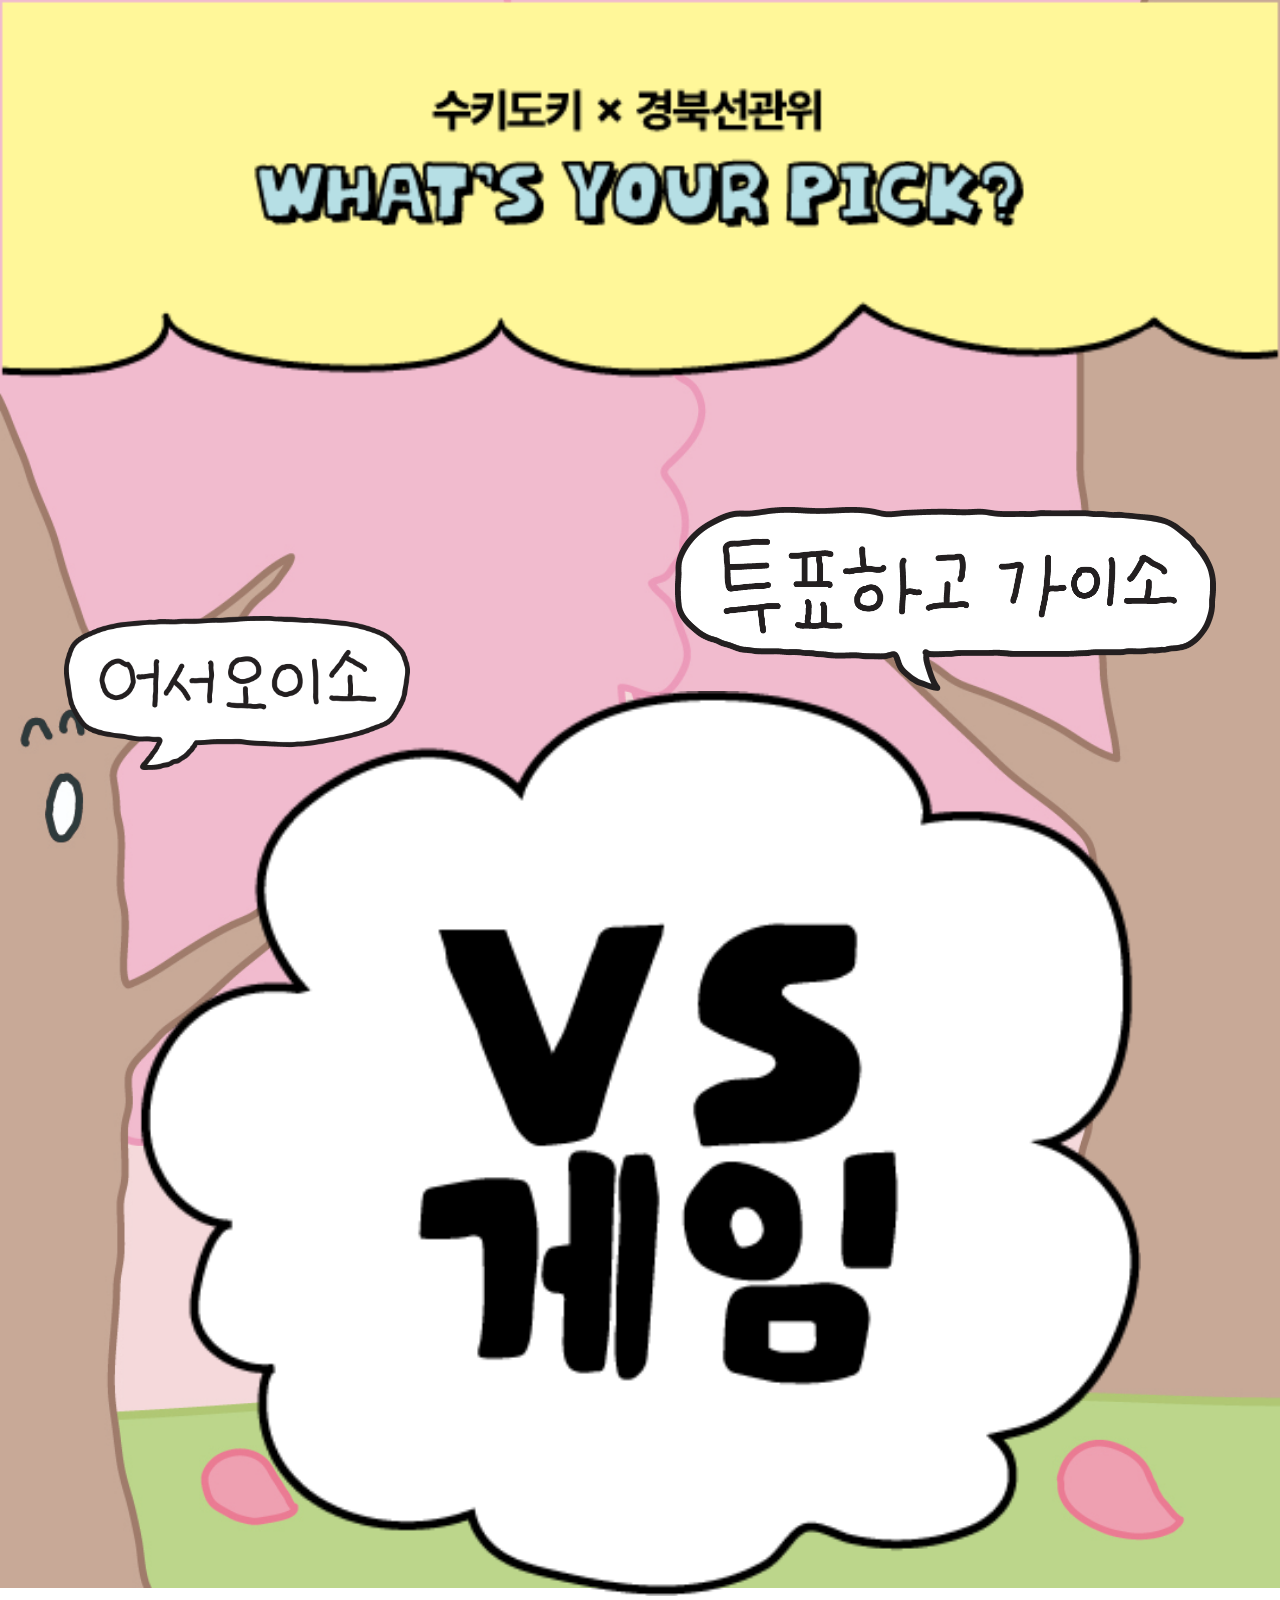
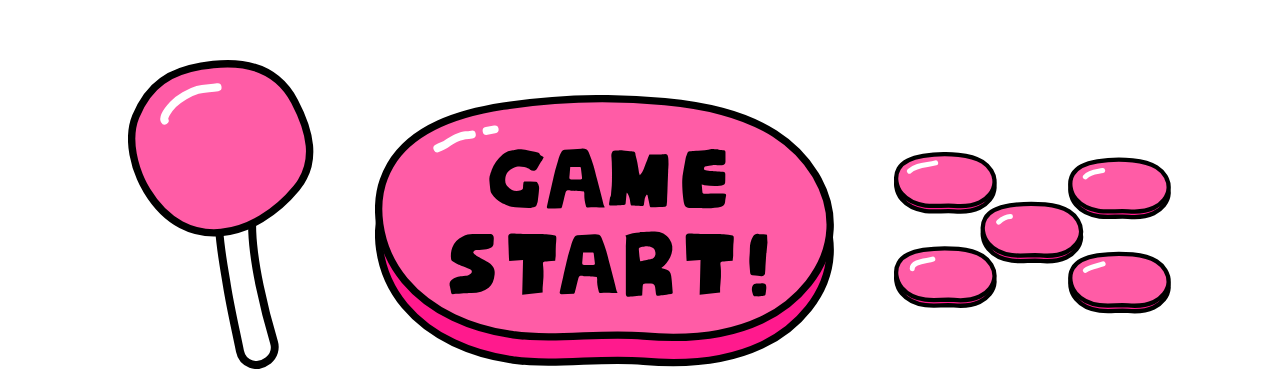
==== commit eaf05f39: "애니메이션 추가" ====
--- a/index.html
+++ b/index.html
@@ -43,7 +43,7 @@
     </div>
 
     <!-- 중앙 시작 버튼 -->
-    <a href="/character/juisoon.html" class="start-btn center">
+    <a href="juisoon.html" class="start-btn center">
       <svg width="54" height="32" viewBox="0 0 54 32" fill="none" xmlns="http://www.w3.org/2000/svg">
         <path d="M16.1601 30.9838C11.3701 30.3338 6.58014 28.3538 3.48014 24.6438C0.380144 20.9338 -0.659854 15.3138 1.79015 11.1438C4.40015 6.71384 9.92015 5.04384 15.0001 4.26384C21.2401 3.30384 27.6101 3.12384 33.8901 3.73384C38.3701 4.17384 42.9401 5.05384 46.7401 7.47384C50.5401 9.89384 53.4401 14.1238 53.2101 18.6238C52.9701 23.2838 49.4201 27.2938 45.1801 29.2638C40.8501 31.2838 36.0601 31.5538 31.3901 31.1338C26.3101 30.6838 21.2501 31.6738 16.1501 30.9738L16.1601 30.9838Z" fill="#FF1A8D" stroke="black" stroke-width="0.86" stroke-miterlimit="10"/>
         <path d="M16.1601 28.0338C11.3701 27.3838 6.58014 25.4038 3.48014 21.6938C0.380144 17.9838 -0.659854 12.3638 1.79015 8.19383C4.40015 3.76383 9.92015 2.09383 15.0001 1.31383C21.2401 0.35383 27.6101 0.173829 33.8901 0.78383C38.3701 1.22383 42.9401 2.10383 46.7401 4.52383C50.5401 6.94383 53.4401 11.1738 53.2101 15.6738C52.9701 20.3338 49.4201 24.3438 45.1801 26.3138C40.8501 28.3338 36.0601 28.6038 31.3901 28.1838C26.3101 27.7338 21.2501 28.7238 16.1501 28.0238L16.1601 28.0338Z" fill="#FF5CA6" stroke="black" stroke-width="0.86" stroke-miterlimit="10"/>
@@ -81,7 +81,6 @@
         <path d="M12.9036 11.2857C11.9236 11.1557 10.9536 10.7457 10.3236 9.99575C9.69355 9.24575 9.48355 8.09575 9.98355 7.24575C10.5135 6.34575 11.6435 6.00575 12.6735 5.84575C13.9435 5.64575 15.2435 5.61575 16.5235 5.73575C17.4335 5.82575 18.3635 6.00575 19.1435 6.49575C19.9235 6.98575 20.5035 7.84575 20.4635 8.76575C20.4135 9.71575 19.6936 10.5357 18.8336 10.9357C17.9536 11.3457 16.9735 11.4057 16.0235 11.3157C14.9935 11.2257 13.9635 11.4257 12.9235 11.2857H12.9036Z" fill="#FF5CA6" stroke="black" stroke-width="0.47" stroke-miterlimit="10"/>
         <path d="M12.7336 7.04575C12.2336 7.05575 11.7936 7.34574 11.4436 7.66574" stroke="white" stroke-width="0.55" stroke-miterlimit="10" stroke-linecap="round"/>
         </svg>
-
     </div>
 
   </footer>
--- a/css/style.css
+++ b/css/style.css
@@ -16,6 +16,7 @@
   margin: 0;
   padding: 0;
   box-sizing: border-box;
+  -webkit-font-smoothing: antialiased;
 }
 
 body {
@@ -29,7 +30,8 @@
 .font_aone {
   font-family: 'AONE', sans-serif;
 }
-img {
+img,
+.svg{
   display: block;
   -webkit-user-drag: none;
   user-select: none;
--- a/css/index.css
+++ b/css/index.css
@@ -31,7 +31,7 @@
   margin: 0 auto;
 }
 .main .main-bubble {
-  width: 95%;
+  width: 87%;
   aspect-ratio: 441 / 398;
   margin: 0 auto;
 }
@@ -56,7 +56,7 @@
 .footer {
   display: flex;
   justify-content: space-between;
-  align-items: center;
+  align-items: flex-end;
   width: 92%;
   margin: 0 auto;
   gap: 1%;
@@ -67,7 +67,7 @@
   width: 18%;
   transform-origin: bottom center;
   /* transition: transform 0.2s ease; */
-  animation: leverMove 1s ease-in-out infinite;
+  /* animation: leverMove 1.2s ease-in-out infinite; */
 }
 .footer .center {
   width: 44%;
@@ -75,15 +75,28 @@
   border: none;
   background: none;
   cursor: pointer;
-}
-.footer .center:active {
-  transform: scale(0.95);
+  animation: pressEffect 1.2s infinite ease-in-out;
+  transform-origin: center;
 }
 
-
+@keyframes pressEffect {
+  0% {
+    transform: scale(1);
+  }
+  40% {
+    transform: scale(0.9) translateY(2px);
+  }
+  60% {
+    transform: scale(0.92) translateY(1px);
+  }
+  100% {
+    transform: scale(1);
+  }
+}
 
 .footer .right {
   width: 27%;
+  margin-bottom: 5%;
 }
 .footer .left svg,
 .footer .center svg,
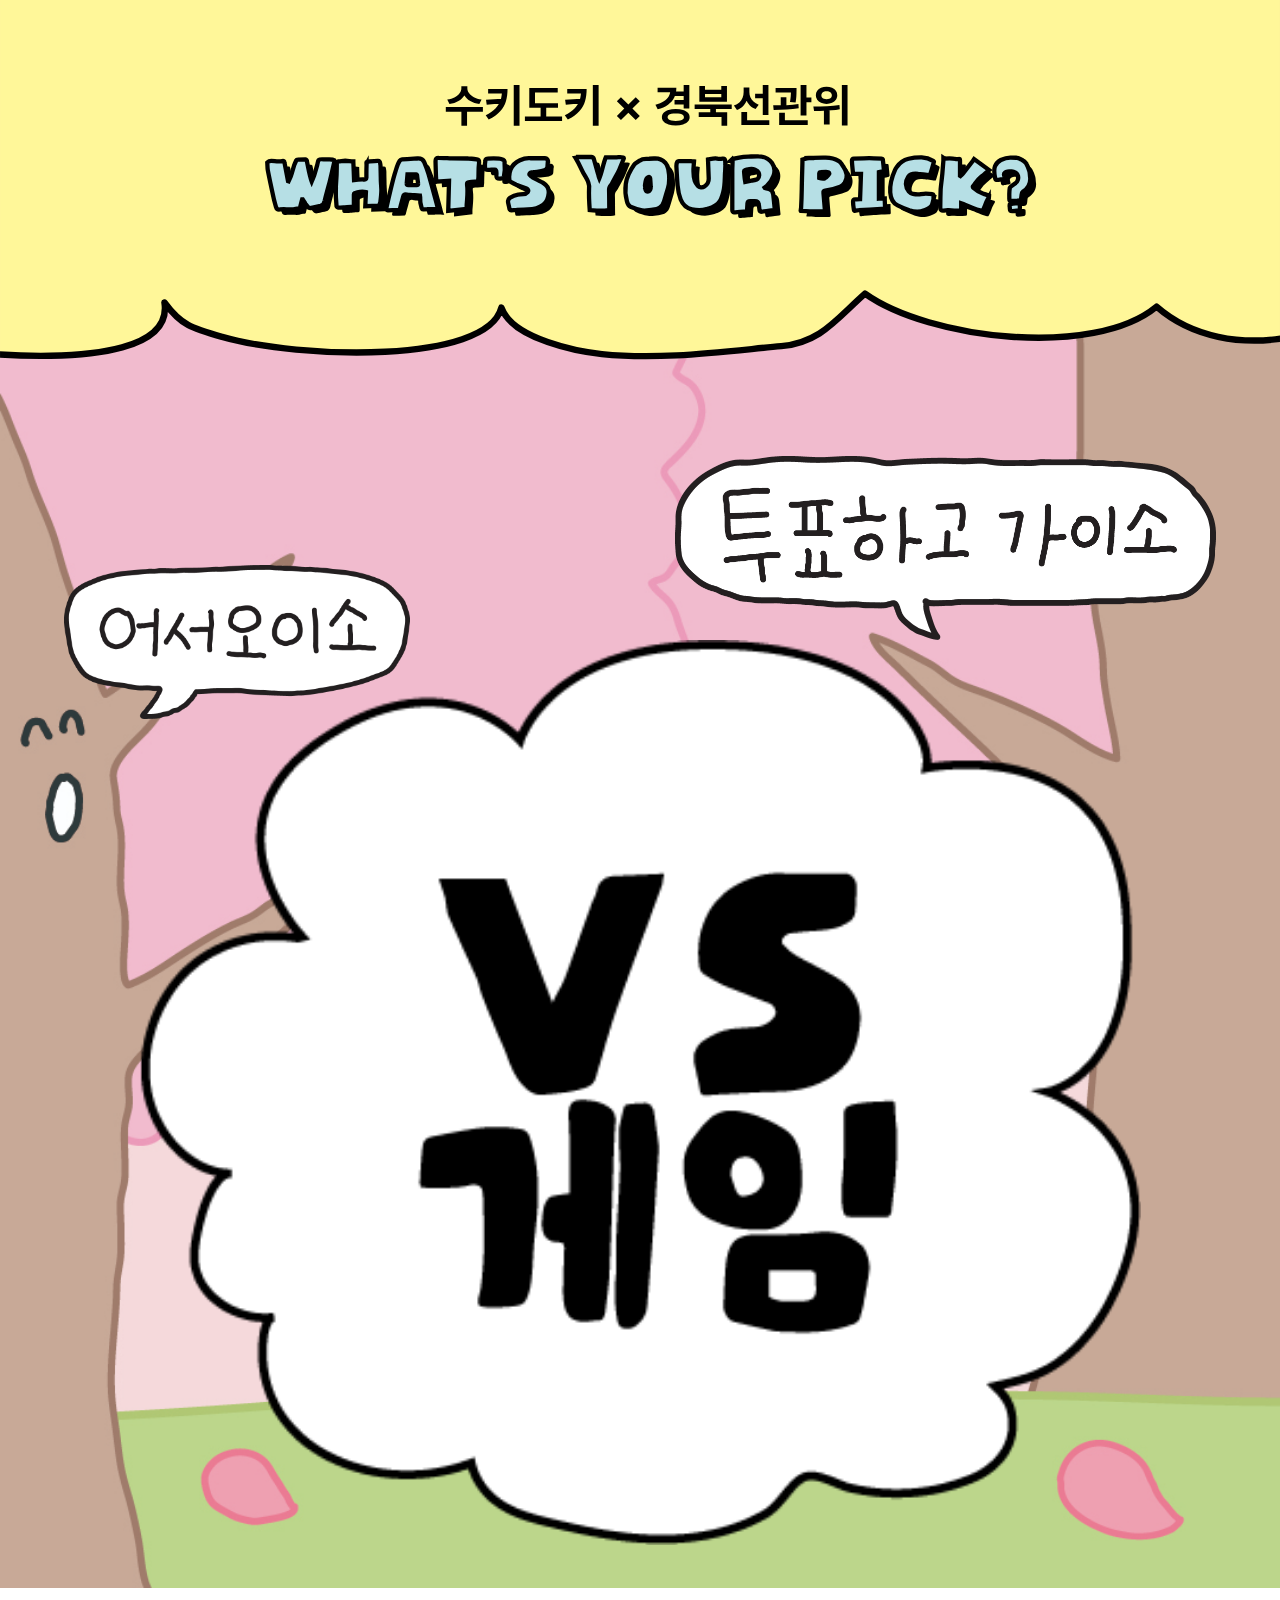
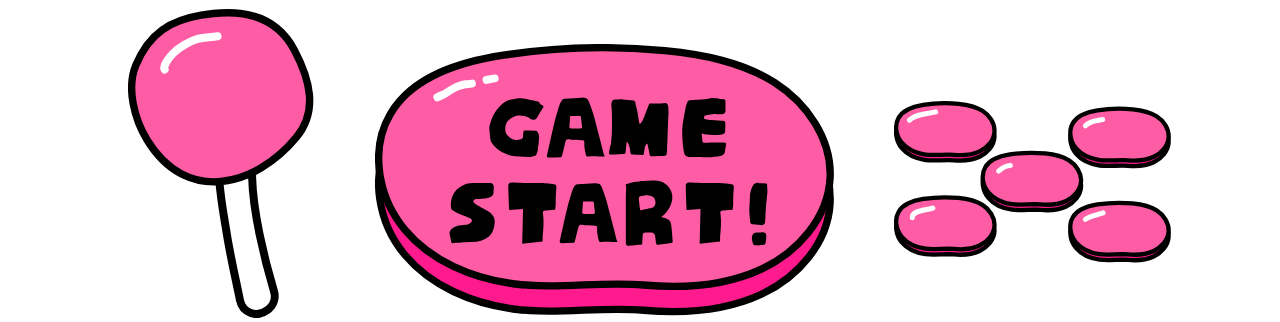
==== commit 4d9f76f1: "파일 수정" ====
--- a/index.html
+++ b/index.html
@@ -12,7 +12,7 @@
 
   <!-- 상단 -->
   <header class="home-header">
-    <img src="images/home/header.png" alt="타이틀">
+    <img src="images/home/header.svg" alt="타이틀">
   </header>
 
   <!-- 중앙 -->
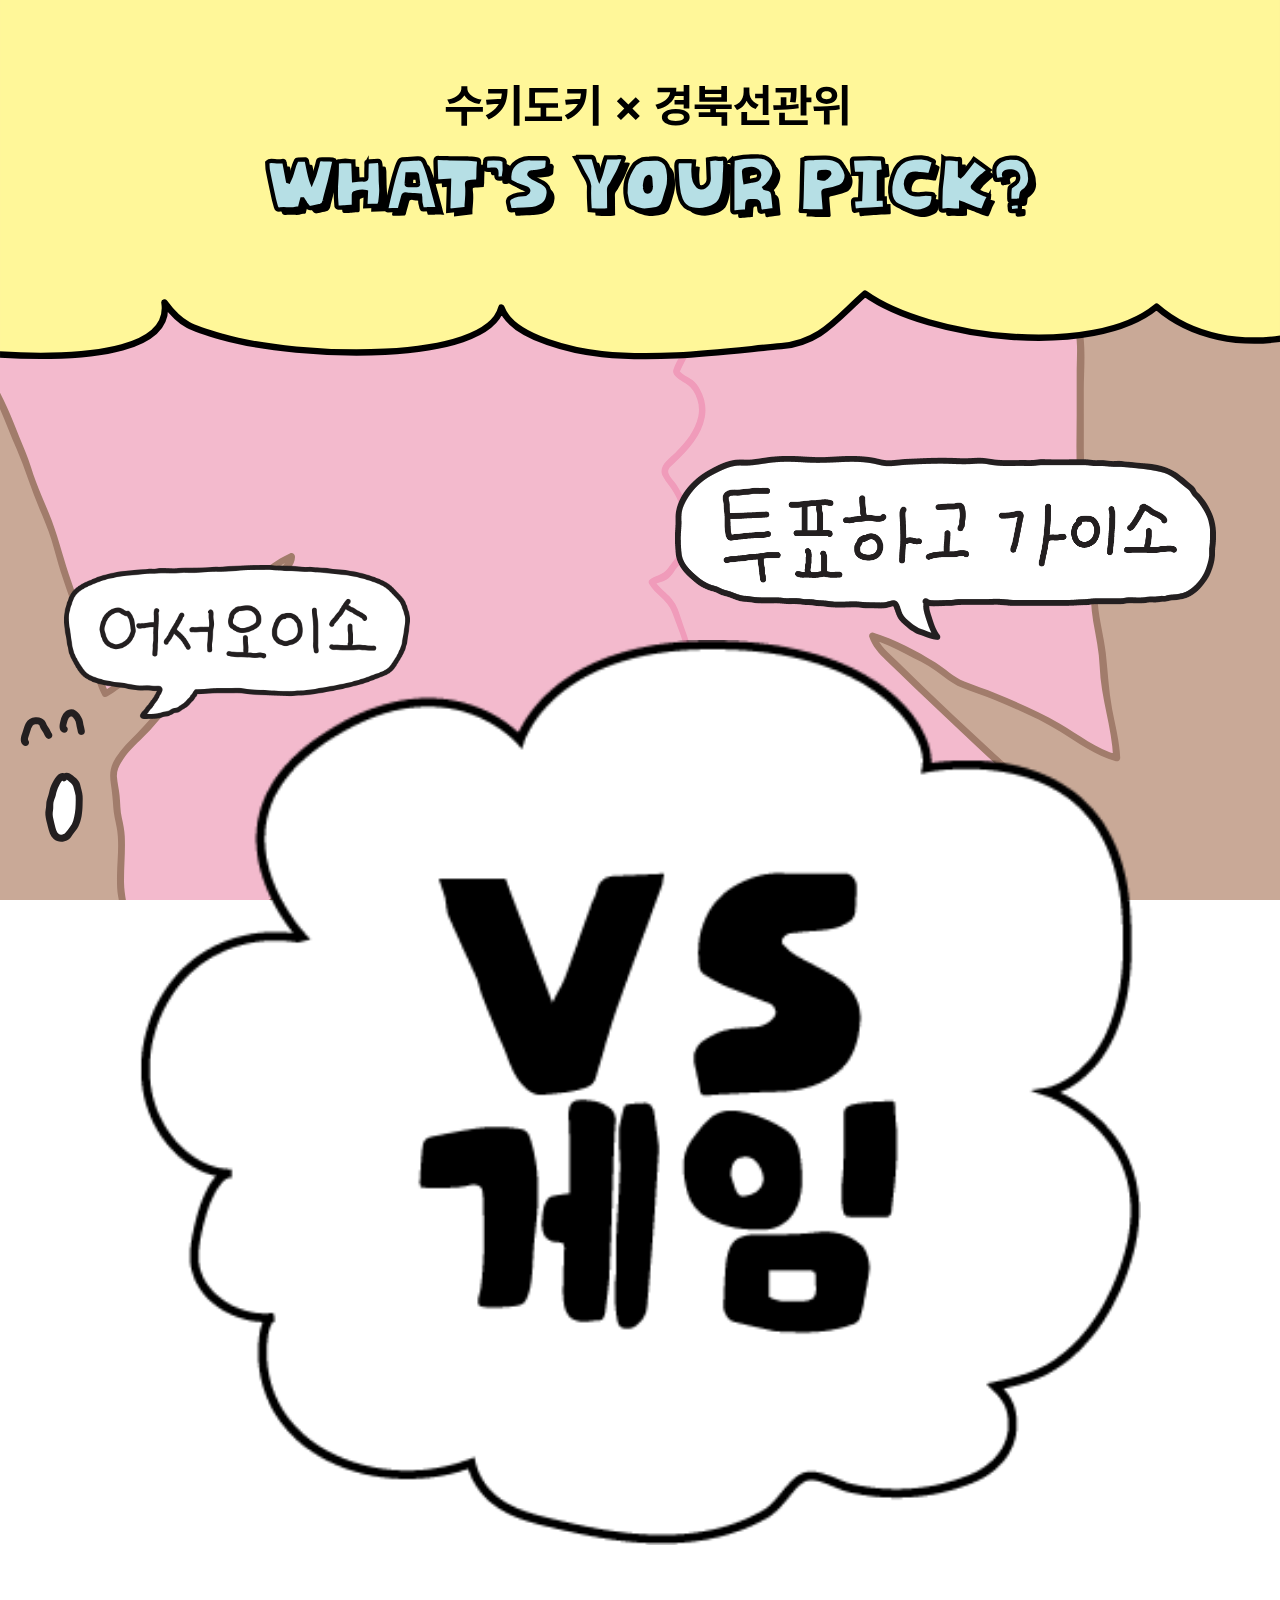
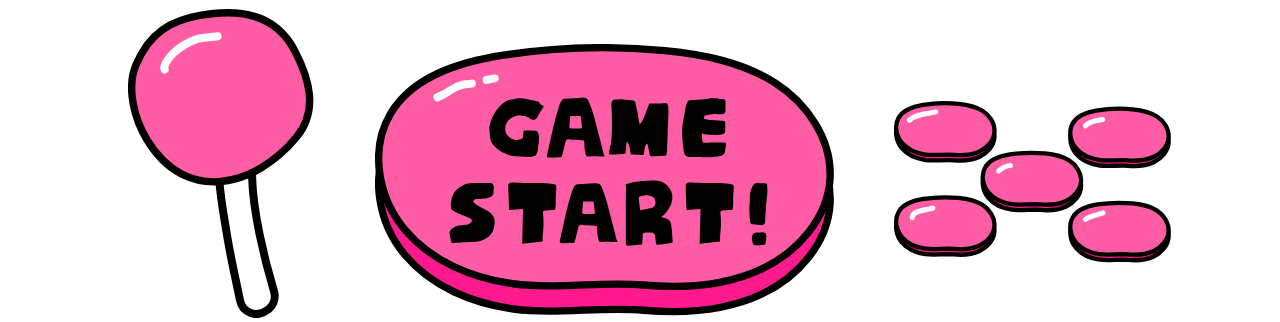
==== commit 934dd905: "home bg animation add" ====
--- a/index.html
+++ b/index.html
@@ -9,7 +9,13 @@
   <link rel="stylesheet" href="css/index.css">
 </head>
 <body class="home-body">
-
+  <div class="sakura-container">
+    <img src="images/home/sakura.svg" class="sakura" alt="꽃잎">
+    <img src="images/home/sakura.svg" class="sakura" alt="꽃잎">
+    <img src="images/home/sakura.svg" class="sakura" alt="꽃잎">
+    <img src="images/home/sakura.svg" class="sakura" alt="꽃잎">
+    <img src="images/home/sakura.svg" class="sakura" alt="꽃잎">
+  </div>
   <!-- 상단 -->
   <header class="home-header">
     <img src="images/home/header.svg" alt="타이틀">
--- a/css/index.css
+++ b/css/index.css
@@ -1,6 +1,81 @@
-
 .home-body {
-  background: url('../images/home/bg.jpg') no-repeat center center / cover;
+  position: absolute;
+}
+.home-body::before {
+  position: absolute;
+  left: 0;
+  top: 0;
+  width: 100%;
+  height: 100%;
+  z-index: -30;
+  background: url("../images/home/bg.svg") no-repeat center center / cover;
+  content: "";
+}
+.sakura-container {
+  position: fixed;
+  top: 0;
+  left: 0;
+  width: 100%;
+  height: 100%;
+  pointer-events: none;
+  z-index: -10;
+  perspective: 1000px;
+}
+
+.sakura {
+  position: absolute;
+  width: 7%;
+  opacity: 1;
+  animation: sakuraFall 10s linear infinite, sakuraSwing 4s ease-in-out infinite;  transform-origin: center;
+  transform-origin: center;
+}
+@keyframes sakuraFall {
+  0% {
+    top: -10%;
+    transform: rotateX(0deg) rotateY(0deg) rotateZ(0deg);
+  }
+  100% {
+    top: 110%;
+    transform: rotateX(360deg) rotateY(720deg) rotateZ(180deg);
+  }
+}
+
+
+@keyframes sakuraSwing {
+  0%, 100% {
+    margin-left: -5%;
+  }
+  50% {
+    margin-left: 5%;
+  }
+}
+.sakura:nth-child(1) {
+  left: 10%;
+  animation-duration: 7s, 3s;
+  animation-delay: 0s, 0s;
+}
+.sakura:nth-child(2) {
+  left: 30%;
+  animation-duration: 10s, 4s;
+  animation-delay: 2s, 1s;
+  width: 6%;
+}
+.sakura:nth-child(3) {
+  left: 50%;
+  animation-duration: 8s, 3.5s;
+  animation-delay: 4s, 2s;
+}
+.sakura:nth-child(4) {
+  left: 70%;
+  animation-duration: 12s, 5s;
+  animation-delay: 1s, 0.5s;
+  width: 4%;
+  opacity: 0.8;
+}
+.sakura:nth-child(5) {
+  left: 90%;
+  animation-duration: 9s, 4.5s;
+  animation-delay: 5s, 3s;
 }
 
 .home-header {
@@ -100,7 +175,7 @@
 }
 .footer .left svg,
 .footer .center svg,
-.footer .right svg  {
+.footer .right svg {
   width: 100%;
   height: 100%;
   object-fit: contain;
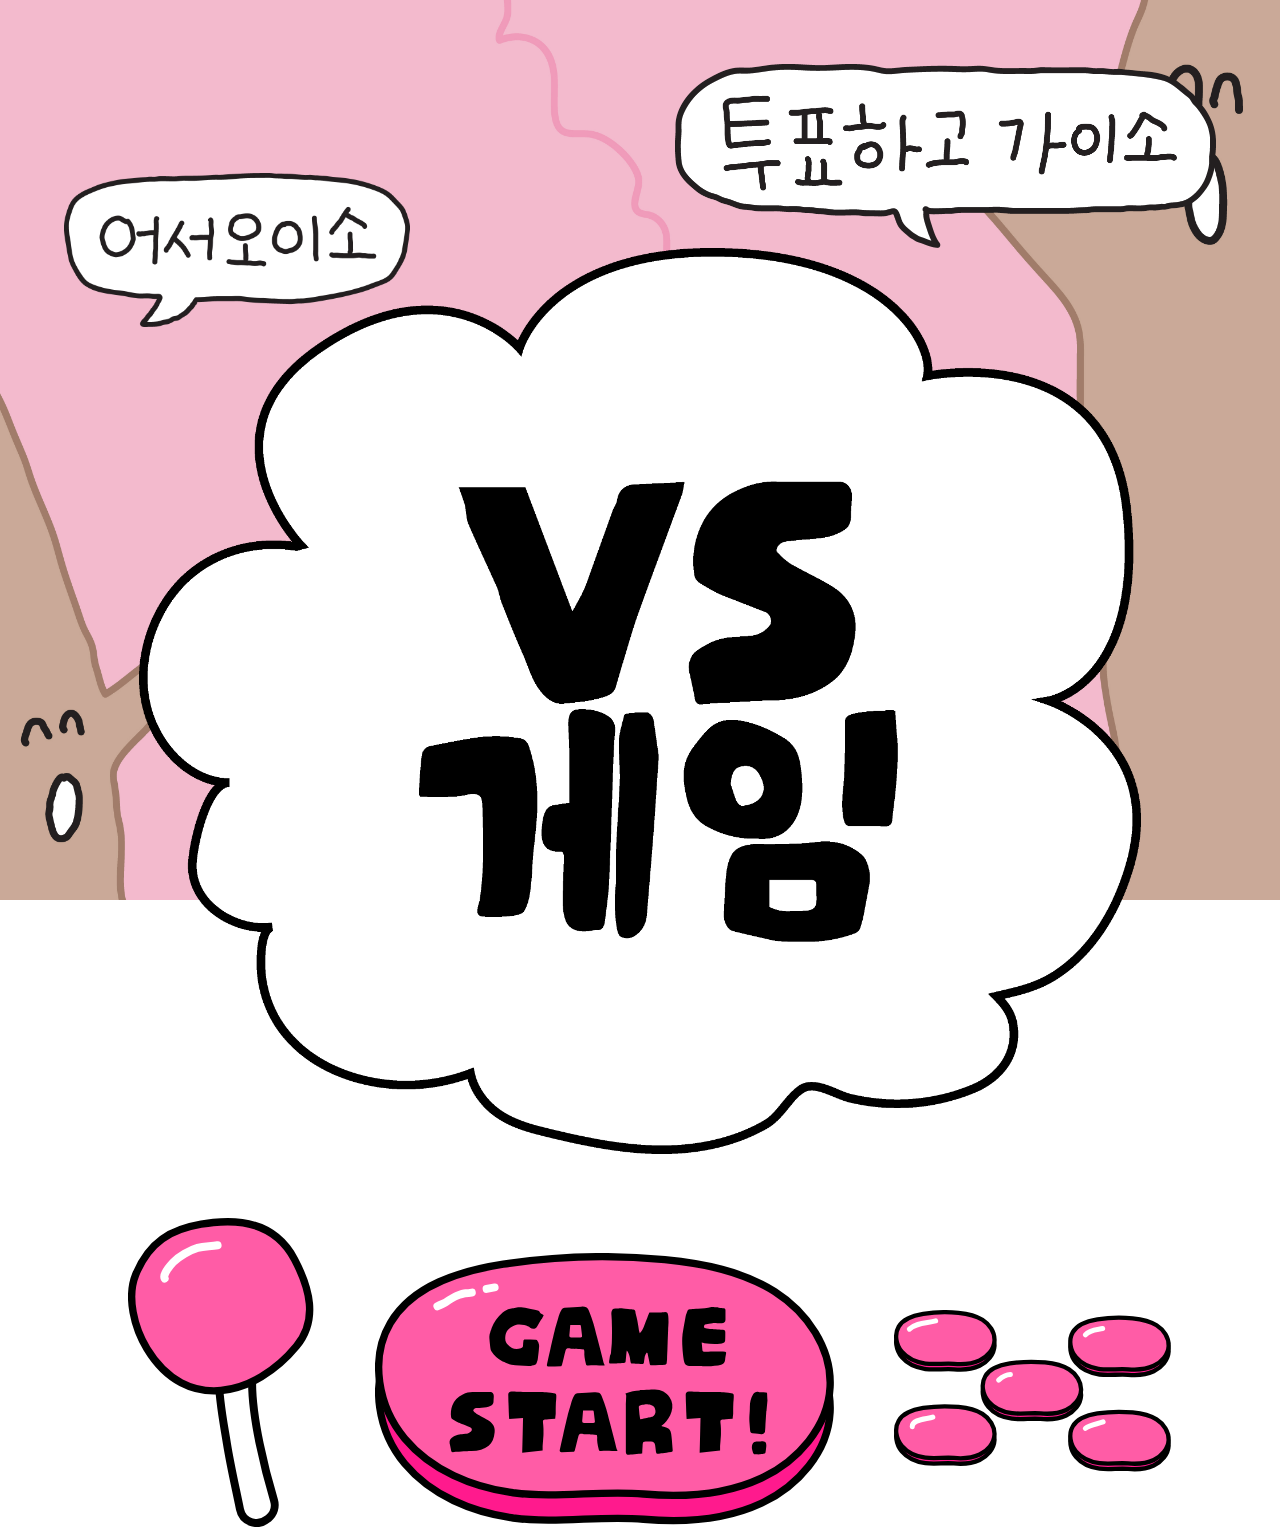
==== commit 70ba5aa2: "이미지 교체" ====
--- a/index.html
+++ b/index.html
@@ -18,7 +18,7 @@
   </div>
   <!-- 상단 -->
   <header class="home-header">
-    <img src="images/home/header.svg" alt="타이틀">
+    <!-- <img src="images/home/header.svg" alt="타이틀"> -->
   </header>
 
   <!-- 중앙 -->
--- a/css/index.css
+++ b/css/index.css
@@ -8,12 +8,12 @@
   width: 100%;
   height: 100%;
   z-index: -30;
-  background: url("../images/home/bg.svg") no-repeat center center / cover;
+  background: url("../images/home/bg.jpeg") no-repeat center center / cover;
   content: "";
 }
 .sakura-container {
   position: fixed;
-  top: 0;
+  top: -10%;
   left: 0;
   width: 100%;
   height: 100%;
